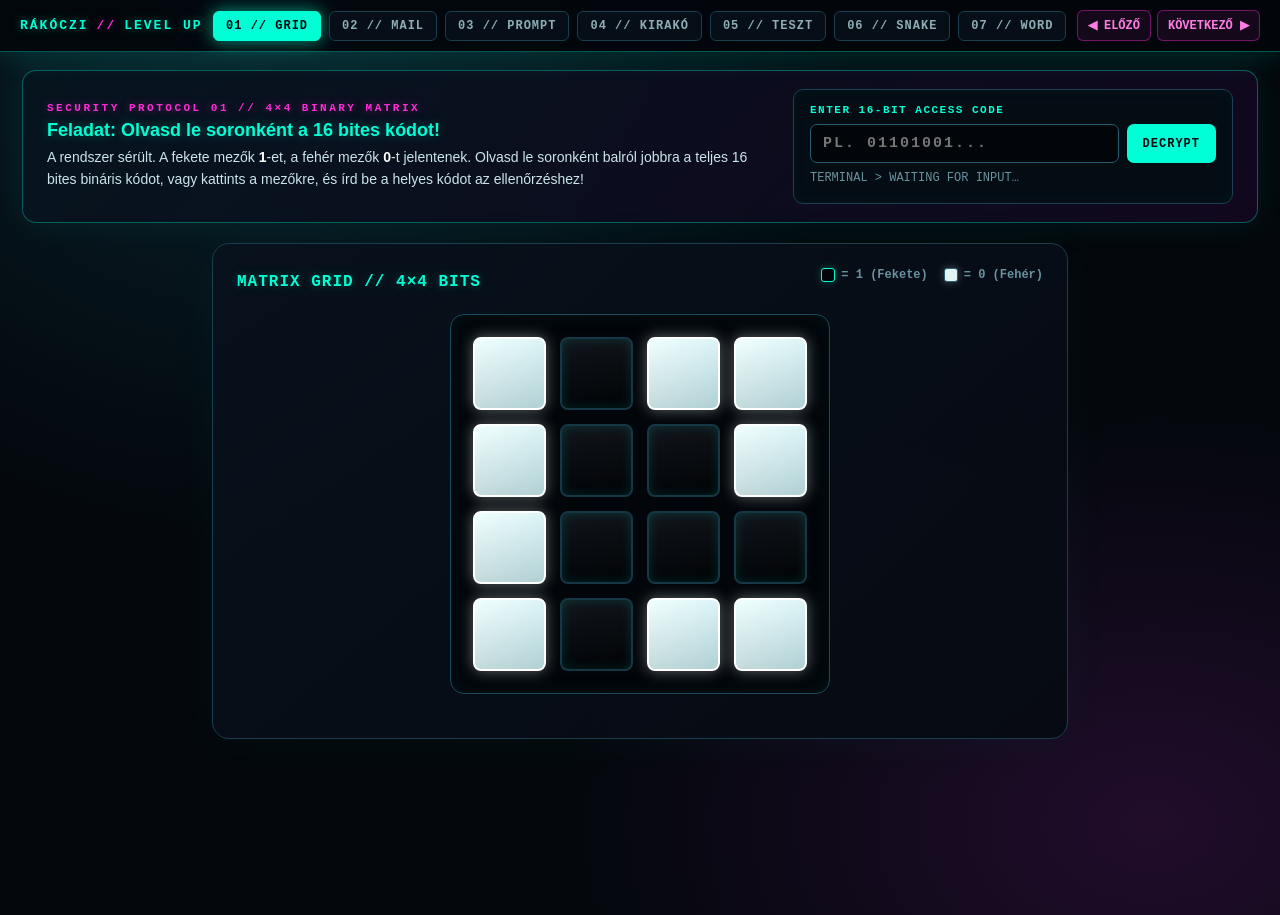
==== 01_binary_grid.html @ 68eea1f9 "Add files via upload" ====
<!doctype html>
<html lang="hu">
<head>
<meta charset="utf-8"><meta name="viewport" content="width=device-width,initial-scale=1">
<title>BINARY GRID // Rákóczi</title>
<style>
:root{--bg:#03070c;--panel:#08101a;--cyan:#00ffd5;--pink:#ff2bd6;--text:#e3f5f5;--muted:#68929e;--red:#ff315a;--green:#6dff9b}
*{box-sizing:border-box}
body{margin:0;background:radial-gradient(ellipse at 20% 0%,#09202a 0,transparent 42%),radial-gradient(ellipse at 90% 90%,#210d2b 0,transparent 36%),var(--bg);color:var(--text);font-family:Arial,Helvetica,sans-serif;min-height:100vh}
body:before{content:"";position:fixed;inset:0;pointer-events:none;background:repeating-linear-gradient(0deg,transparent 0 3px,#fff03 4px);opacity:.12;z-index:5}
.app{min-height:calc(100vh - 54px);position:relative;padding-bottom:30px}

/* MISSION BANNER */
.mission-banner{max-width:1400px;margin:18px auto 0;padding:0 22px}
.mission-card{border:1px solid #00ffd555;background:linear-gradient(135deg,#06141ef0,#120820f0);border-radius:14px;padding:18px 24px;display:flex;flex-wrap:wrap;align-items:center;justify-content:space-between;gap:20px;box-shadow:0 0 35px #00ffd515}
.mission-info{flex:1;min-width:280px}
.mission-eyebrow{font:700 11px Consolas,monospace;letter-spacing:2.5px;color:var(--pink);margin-bottom:6px;text-shadow:0 0 10px #ff2bd666}
.mission-title{font-size:18px;font-weight:800;color:var(--cyan);margin:0 0 6px;text-shadow:0 0 12px #00ffd555}
.mission-desc{margin:0;font-size:14px;line-height:1.55;color:#cbe4ea}
.mission-desc strong{color:#fff}
.mission-solver{display:flex;flex-direction:column;gap:8px;min-width:300px;max-width:440px;width:100%;background:#040c14;border:1px solid #1a4252;padding:14px 16px;border-radius:10px;box-shadow:inset 0 0 15px #00ffd50a}
.solver-label{font:700 11px Consolas,monospace;letter-spacing:1.5px;color:var(--cyan)}
.solver-row{display:flex;gap:8px}
.solver-row input{flex:1;min-width:0;background:#020509;border:1px solid #285d70;border-radius:7px;padding:10px 12px;color:var(--cyan);font:700 15px Consolas,monospace;letter-spacing:2px;text-transform:uppercase;outline:none}
.solver-row input:focus{border-color:var(--cyan);box-shadow:0 0 16px #00ffd533}
.solver-btn{background:var(--cyan);color:#020b12;border:0;border-radius:7px;padding:10px 16px;font:800 12px Consolas,monospace;letter-spacing:1px;cursor:pointer;white-space:nowrap;transition:.2s}
.solver-btn:hover{background:#fff;box-shadow:0 0 20px var(--cyan);transform:translateY(-1px)}
.solver-feedback{font:12px Consolas,monospace;min-height:18px;color:var(--muted)}
.solver-feedback.ok{color:var(--green);text-shadow:0 0 10px #6dff9b66}
.solver-feedback.bad{color:#ff5c84;text-shadow:0 0 10px #ff315a66}
.next-module-btn{display:inline-block;margin-top:8px;padding:8px 14px;border-radius:6px;background:var(--pink);color:#fff;font:800 12px Consolas,monospace;text-decoration:none;letter-spacing:1px;box-shadow:0 0 18px #ff2bd666}
.next-module-btn:hover{background:#ff4de0;box-shadow:0 0 25px #ff2bd688}

/* GRID CONTAINER */
.container{max-width:900px;margin:20px auto;padding:0 22px}
.grid-box{background:linear-gradient(140deg,#08111cf5,#060a12f5);border:1px solid #193e4d;border-radius:17px;padding:24px;box-shadow:0 0 50px #00ffd50a;text-align:center}
.grid-header{display:flex;align-items:center;justify-content:space-between;margin-bottom:18px;flex-wrap:wrap;gap:10px}
.grid-title{font-size:16px;font-weight:800;color:var(--cyan);font-family:Consolas,monospace;letter-spacing:1px;text-shadow:0 0 10px #00ffd544}
.grid-legend{font:700 12px Consolas,monospace;color:var(--muted);display:flex;gap:16px;justify-content:center;margin-bottom:14px}
.legend-item{display:flex;align-items:center;gap:6px}
.legend-box{width:14px;height:14px;border:1px solid #285d70;border-radius:3px}
.legend-box.black{background:#02050a;border-color:var(--cyan);box-shadow:0 0 8px #00ffd544}
.legend-box.white{background:#e3f5f5;box-shadow:0 0 8px #e3f5f544}

/* 4x4 MATRIX - CYBERPUNK GLOW / SCANLINE */
.matrix-grid{display:grid;grid-template-columns:repeat(4, minmax(0, 1fr));gap:14px;max-width:380px;margin:10px auto 20px;background:#02050a;padding:22px;border:1px solid #1c4b5e;border-radius:14px;box-shadow:inset 0 0 25px rgba(0,255,213,0.06)}
.cell{aspect-ratio:1;border:2px solid #22576b;border-radius:8px;cursor:pointer;user-select:none;transition:all 0.2s cubic-bezier(.4,0,.2,1);position:relative;overflow:hidden}
.cell:hover{border-color:var(--cyan);transform:scale(1.06);box-shadow:0 0 20px #00ffd555}
.cell:after{content:"";position:absolute;inset:0;background:linear-gradient(rgba(255,255,255,0.05),rgba(0,0,0,0.1));pointer-events:none}
.cell.white{background:linear-gradient(135deg,#f0ffff,#c5e8ec);border-color:#fff;box-shadow:0 0 15px rgba(227,245,245,0.4)}
.cell.black{background:linear-gradient(135deg,#040910,#010306);border-color:#143846;box-shadow:inset 0 0 12px rgba(0,255,213,0.15)}
.cell.black:hover{border-color:var(--cyan);box-shadow:0 0 20px rgba(0,255,213,0.6),inset 0 0 15px rgba(0,255,213,0.3)}
</style>
</head>
<body>

<!-- LEVEL UP UNIFIED NAVIGATION -->
<style>
  .lu-navbar {
    position: sticky;
    top: 0;
    z-index: 9999;
    display: flex;
    flex-wrap: wrap;
    align-items: center;
    justify-content: space-between;
    gap: 10px;
    padding: 10px 20px;
    background: rgba(3, 7, 12, 0.95);
    border-bottom: 1px solid #00ffd555;
    box-shadow: 0 4px 28px rgba(0, 255, 213, 0.15);
    font-family: Consolas, 'Segoe UI', monospace;
    backdrop-filter: blur(8px);
  }
  .lu-nav-brand {
    color: #00ffd5;
    font-weight: 900;
    font-size: 13px;
    letter-spacing: 2px;
    display: flex;
    align-items: center;
    gap: 8px;
    text-shadow: 0 0 10px #00ffd566;
  }
  .lu-nav-brand span {
    color: #ff2bd6;
    text-shadow: 0 0 10px #ff2bd666;
  }
  .lu-nav-links {
    display: flex;
    flex-wrap: wrap;
    gap: 8px;
    align-items: center;
  }
  .lu-nav-link {
    text-decoration: none;
    color: #8dafb5;
    font-size: 12px;
    font-weight: 700;
    letter-spacing: 1px;
    padding: 7px 12px;
    border: 1px solid #193e4d;
    border-radius: 6px;
    background: #060e17;
    transition: all 0.2s ease;
  }
  .lu-nav-link:hover {
    color: #00ffd5;
    border-color: #00ffd5;
    box-shadow: 0 0 14px rgba(0, 255, 213, 0.3);
  }
  .lu-nav-link.active {
    color: #03070c;
    background: #00ffd5;
    border-color: #00ffd5;
    box-shadow: 0 0 18px rgba(0, 255, 213, 0.6);
  }
  .lu-nav-arrows {
    display: flex;
    gap: 6px;
  }
  .lu-nav-arrow {
    text-decoration: none;
    color: #ff7ce5;
    font-size: 12px;
    font-weight: 700;
    padding: 7px 10px;
    border: 1px solid #ff2bd666;
    border-radius: 6px;
    background: rgba(255, 43, 214, 0.08);
    transition: all 0.2s ease;
  }
  .lu-nav-arrow:hover {
    background: rgba(255, 43, 214, 0.25);
    color: #fff;
    box-shadow: 0 0 14px rgba(255, 43, 214, 0.4);
  }
  @media (max-width: 720px) {
    .lu-navbar {
      padding: 8px 12px;
      justify-content: center;
    }
    .lu-nav-brand {
      width: 100%;
      justify-content: center;
    }
  }
</style>
<nav class="lu-navbar" aria-label="Feladatok közötti navigáció">
  <div class="lu-nav-brand">RÁKÓCZI <span>//</span> LEVEL UP</div>
  <div class="lu-nav-links">
    <a href="01_binary_grid.html" class="lu-nav-link active">01 // GRID</a>
    <a href="02_level_up_mail.html" class="lu-nav-link">02 // MAIL</a>
    <a href="03_robot_prompt.html" class="lu-nav-link">03 // PROMPT</a>
    <a href="04_kepkirako.html" class="lu-nav-link">04 // KIRAKÓ</a>
    <a href="05_kepszerkesztes_teszt.html" class="lu-nav-link">05 // TESZT</a>
    <a href="06_cyber_snake.html" class="lu-nav-link">06 // SNAKE</a>
    <a href="07_szovegszerkesztes.html" class="lu-nav-link">07 // WORD</a>
  </div>
  <div class="lu-nav-arrows">
    <a href="07_szovegszerkesztes.html" class="lu-nav-arrow" title="Előző oldal">◀ ELŐZŐ</a>
    <a href="02_level_up_mail.html" class="lu-nav-arrow" title="Következő oldal">KÖVETKEZŐ ▶</a>
  </div>
</nav>

<div class="app">
<!-- FELADAT LEÍRÁS ÉS MEGOLDÁS MEZŐ -->
<section class="mission-banner" aria-label="Feladat leírása és ellenőrzése">
  <div class="mission-card">
    <div class="mission-info">
      <div class="mission-eyebrow">SECURITY PROTOCOL 01 // 4×4 BINARY MATRIX</div>
      <h2 class="mission-title">Feladat: Olvasd le soronként a 16 bites kódot!</h2>
      <p class="mission-desc">A rendszer sérült. A fekete mezők <strong>1</strong>-et, a fehér mezők <strong>0</strong>-t jelentenek. Olvasd le soronként balról jobbra a teljes 16 bites bináris kódot, vagy kattints a mezőkre, és írd be a helyes kódot az ellenőrzéshez!</p>
    </div>
    <div class="mission-solver">
      <label class="solver-label" for="secretPassword">ENTER 16-BIT ACCESS CODE</label>
      <div class="solver-row">
        <input id="secretPassword" type="text" placeholder="PL. 01101001..." autocomplete="off" aria-label="16 bites kód megadása">
        <button class="solver-btn" id="checkPasswordBtn" type="button">DECRYPT</button>
      </div>
      <div class="solver-feedback" id="solverFeedback" aria-live="polite">TERMINAL > WAITING FOR INPUT…</div>
    </div>
  </div>
</section>

<!-- 4x4 RÁCS / GRID SZEKCIÓ -->
<div class="container">
  <div class="grid-box">
    <div class="grid-header">
      <div class="grid-title">MATRIX GRID // 4×4 BITS</div>
      <div class="grid-legend">
        <div class="legend-item"><div class="legend-box black"></div> = 1 (Fekete)</div>
        <div class="legend-item"><div class="legend-box white"></div> = 0 (Fehér)</div>
      </div>
    </div>
    <div class="matrix-grid" id="matrixGrid"></div>
  </div>
</div>
</div>

<script>
let gridState = [
  0, 1, 0, 0,
  0, 1, 1, 0,
  0, 1, 1, 1,
  0, 1, 0, 0
];

const gridEl = document.getElementById('matrixGrid');

function renderGrid() {
  gridEl.innerHTML = '';
  gridState.forEach((val, idx) => {
    const cell = document.createElement('div');
    cell.className = 'cell ' + (val === 1 ? 'black' : 'white');
    cell.addEventListener('click', () => {
      gridState[idx] = gridState[idx] === 1 ? 0 : 1;
      renderGrid();
    });
    gridEl.appendChild(cell);
  });
}

renderGrid();

const pwdInput = document.getElementById('secretPassword');
const pwdBtn = document.getElementById('checkPasswordBtn');
const pwdFeedback = document.getElementById('solverFeedback');

function verifySolution() {
  const val = pwdInput.value.trim().replace(/\s+/g, '');
  const correctCode = gridState.join('');
  
  if (val === correctCode || val.toLowerCase() === 'iddqd' || val === '1' || val === '') {
    pwdFeedback.className = 'solver-feedback ok';
    pwdFeedback.innerHTML = '✓ DECRYPTED! KULCSSZÓ: <span style="display:inline-block;margin:4px 0;padding:3px 10px;border:1px solid #00ffd5;border-radius:5px;background:#00ffd51a;color:#00ffd5;font-weight:900;font-size:15px;letter-spacing:3px">IDDQD</span><br><a href="02_level_up_mail.html" class="next-module-btn">TOVÁBB A 02. MODULRA (MAIL) ▶</a>';
    pwdInput.disabled = true;
    pwdBtn.disabled = true;
  } else {
    pwdFeedback.className = 'solver-feedback bad';
    pwdFeedback.textContent = '✕ ACCESS DENIED // Helytelen bináris kód!';
    pwdInput.focus();
    pwdInput.select();
  }
}

pwdBtn.addEventListener('click', verifySolution);
pwdInput.addEventListener('keydown', e => {
  if (e.key === 'Enter') verifySolution();
});
</script>
</body>
</html>
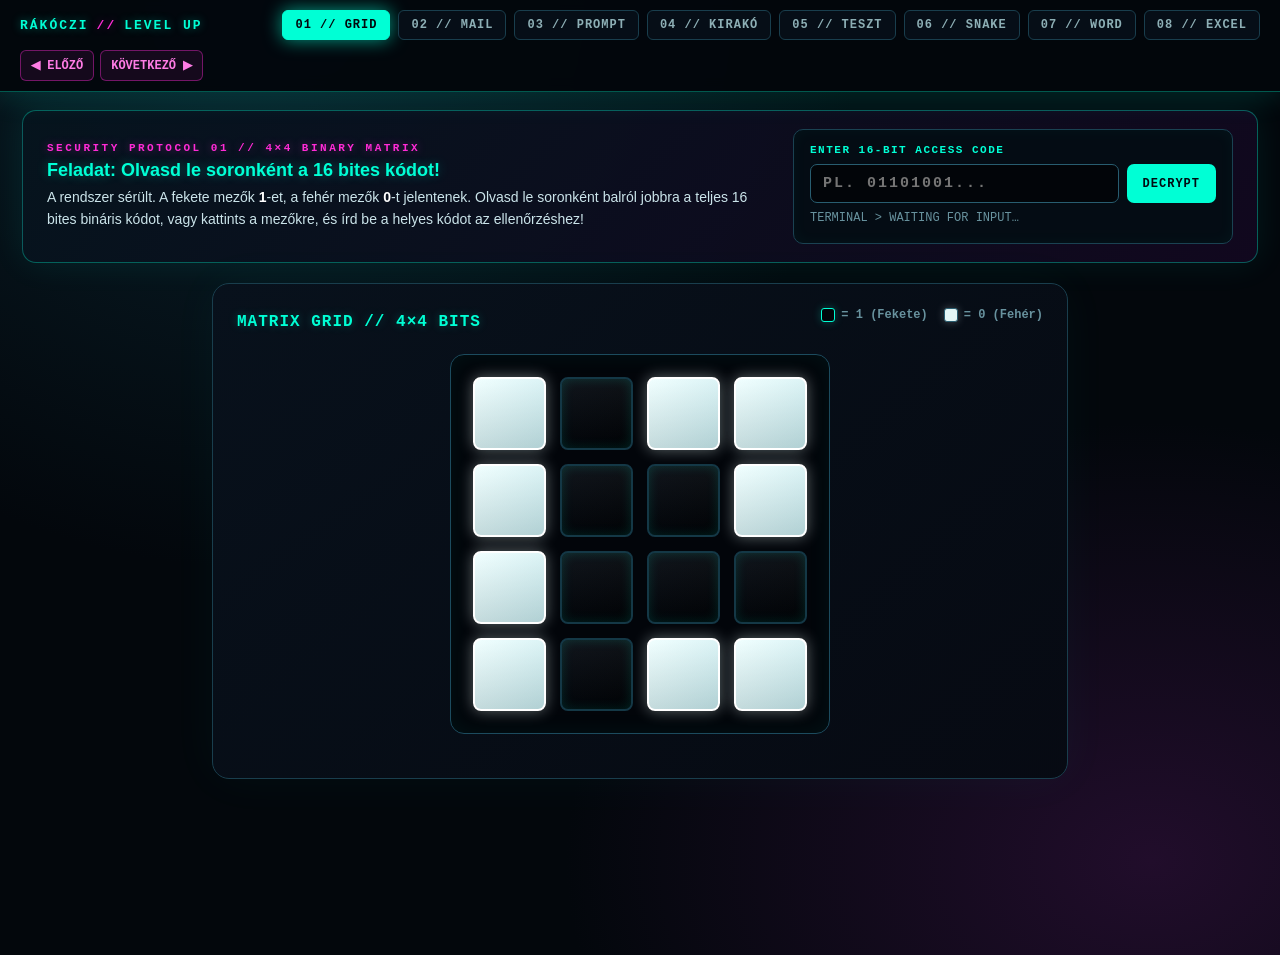
==== commit 499f0c49: "Add files via upload" ====
--- a/01_binary_grid.html
+++ b/01_binary_grid.html
@@ -156,9 +156,10 @@
     <a href="05_kepszerkesztes_teszt.html" class="lu-nav-link">05 // TESZT</a>
     <a href="06_cyber_snake.html" class="lu-nav-link">06 // SNAKE</a>
     <a href="07_szovegszerkesztes.html" class="lu-nav-link">07 // WORD</a>
+    <a href="08_tablazatkezeles.html" class="lu-nav-link">08 // EXCEL</a>
   </div>
   <div class="lu-nav-arrows">
-    <a href="07_szovegszerkesztes.html" class="lu-nav-arrow" title="Előző oldal">◀ ELŐZŐ</a>
+    <a href="08_tablazatkezeles.html" class="lu-nav-arrow" title="Előző oldal">◀ ELŐZŐ</a>
     <a href="02_level_up_mail.html" class="lu-nav-arrow" title="Következő oldal">KÖVETKEZŐ ▶</a>
   </div>
 </nav>
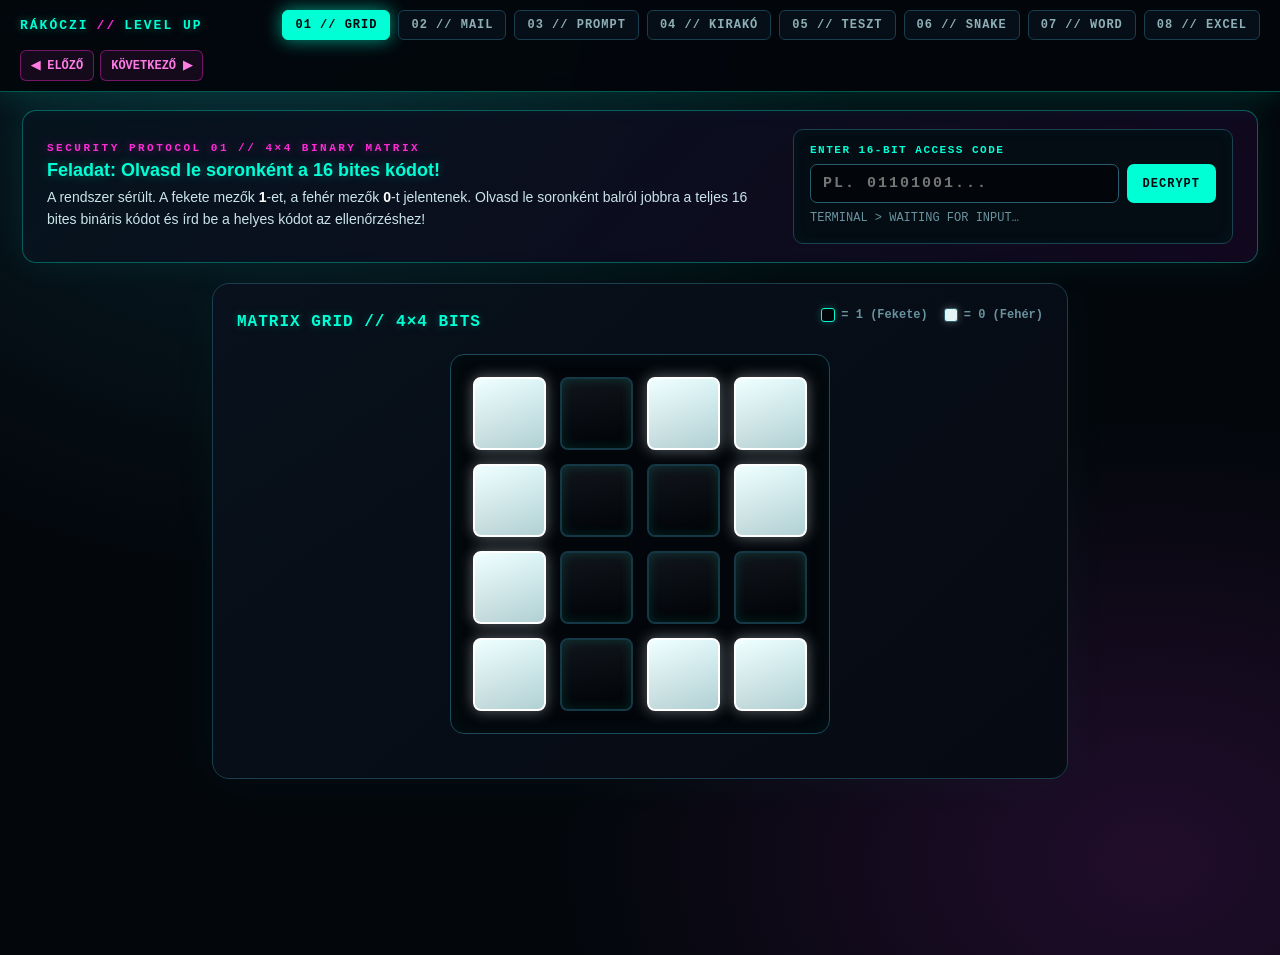
==== commit cd7c5880: "Update 01_binary_grid.html" ====
--- a/01_binary_grid.html
+++ b/01_binary_grid.html
@@ -171,7 +171,7 @@
     <div class="mission-info">
       <div class="mission-eyebrow">SECURITY PROTOCOL 01 // 4×4 BINARY MATRIX</div>
       <h2 class="mission-title">Feladat: Olvasd le soronként a 16 bites kódot!</h2>
-      <p class="mission-desc">A rendszer sérült. A fekete mezők <strong>1</strong>-et, a fehér mezők <strong>0</strong>-t jelentenek. Olvasd le soronként balról jobbra a teljes 16 bites bináris kódot, vagy kattints a mezőkre, és írd be a helyes kódot az ellenőrzéshez!</p>
+      <p class="mission-desc">A rendszer sérült. A fekete mezők <strong>1</strong>-et, a fehér mezők <strong>0</strong>-t jelentenek. Olvasd le soronként balról jobbra a teljes 16 bites bináris kódot és írd be a helyes kódot az ellenőrzéshez!</p>
     </div>
     <div class="mission-solver">
       <label class="solver-label" for="secretPassword">ENTER 16-BIT ACCESS CODE</label>
